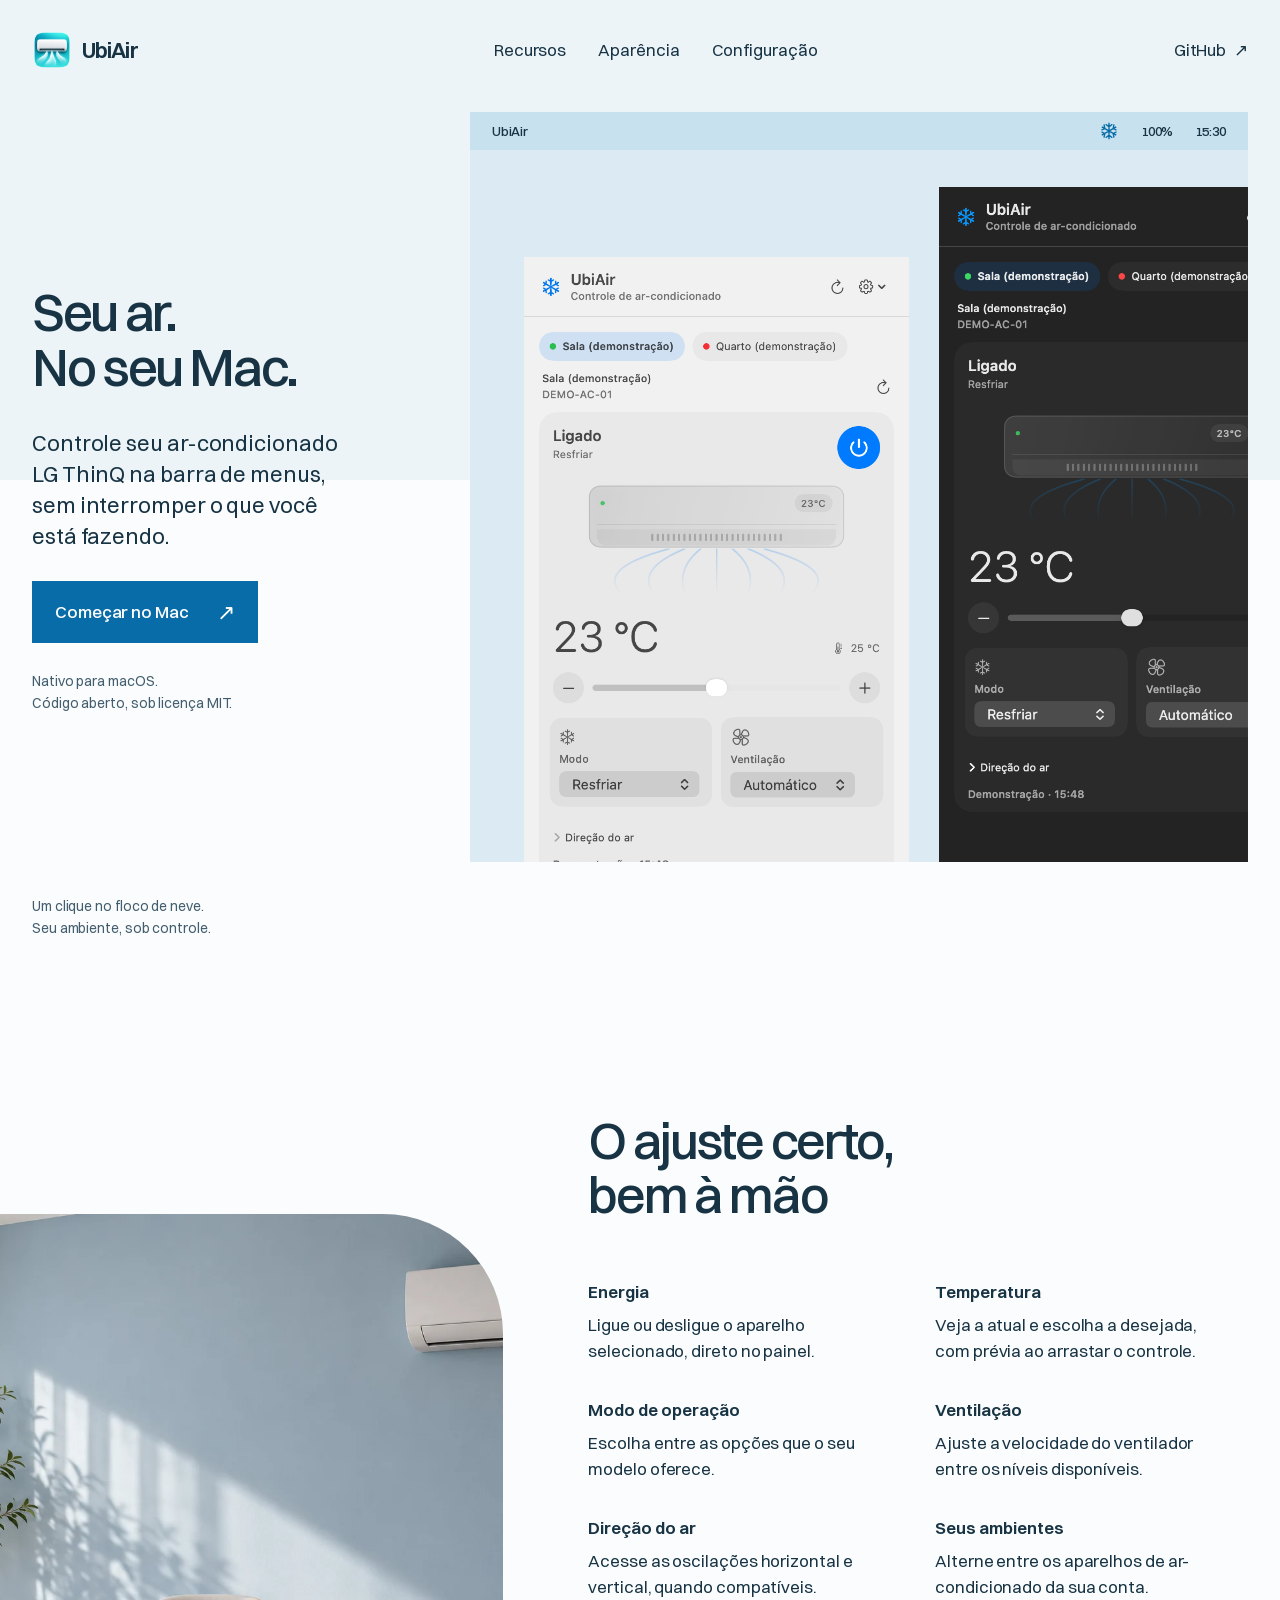
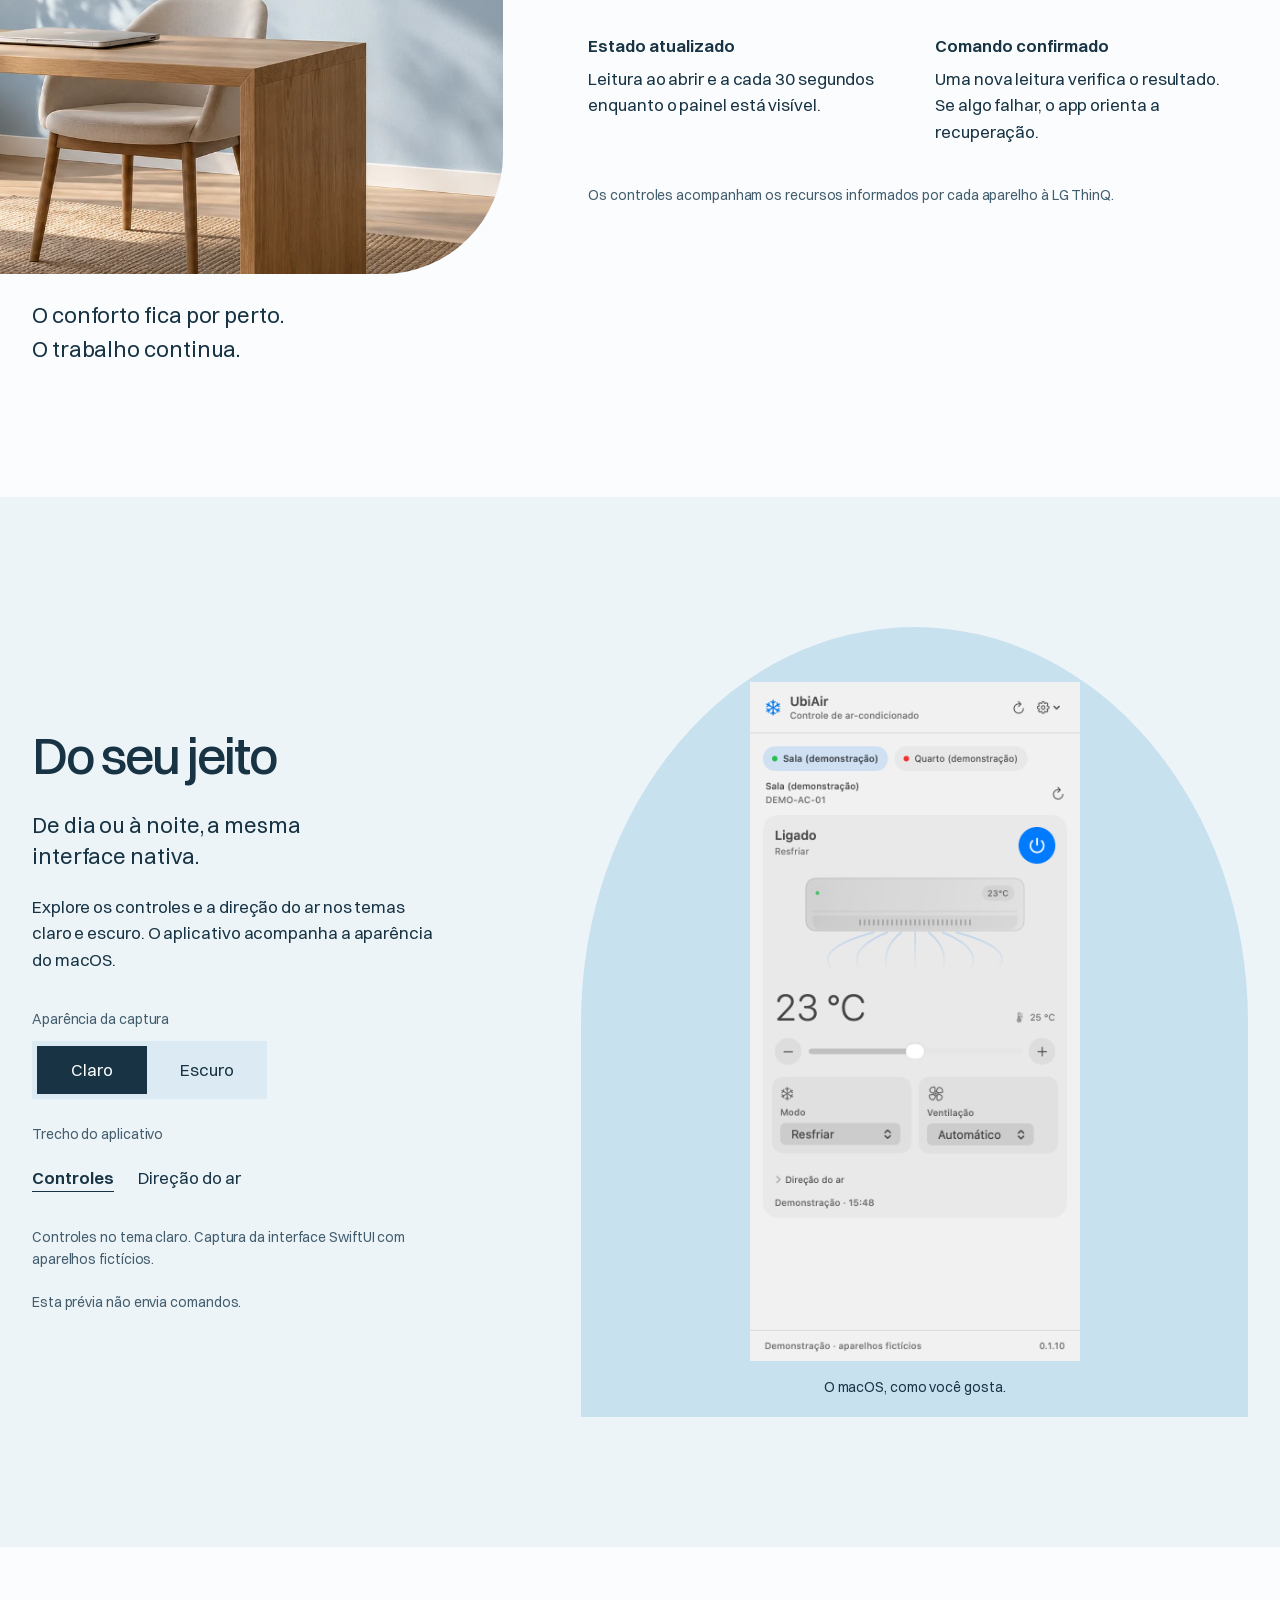
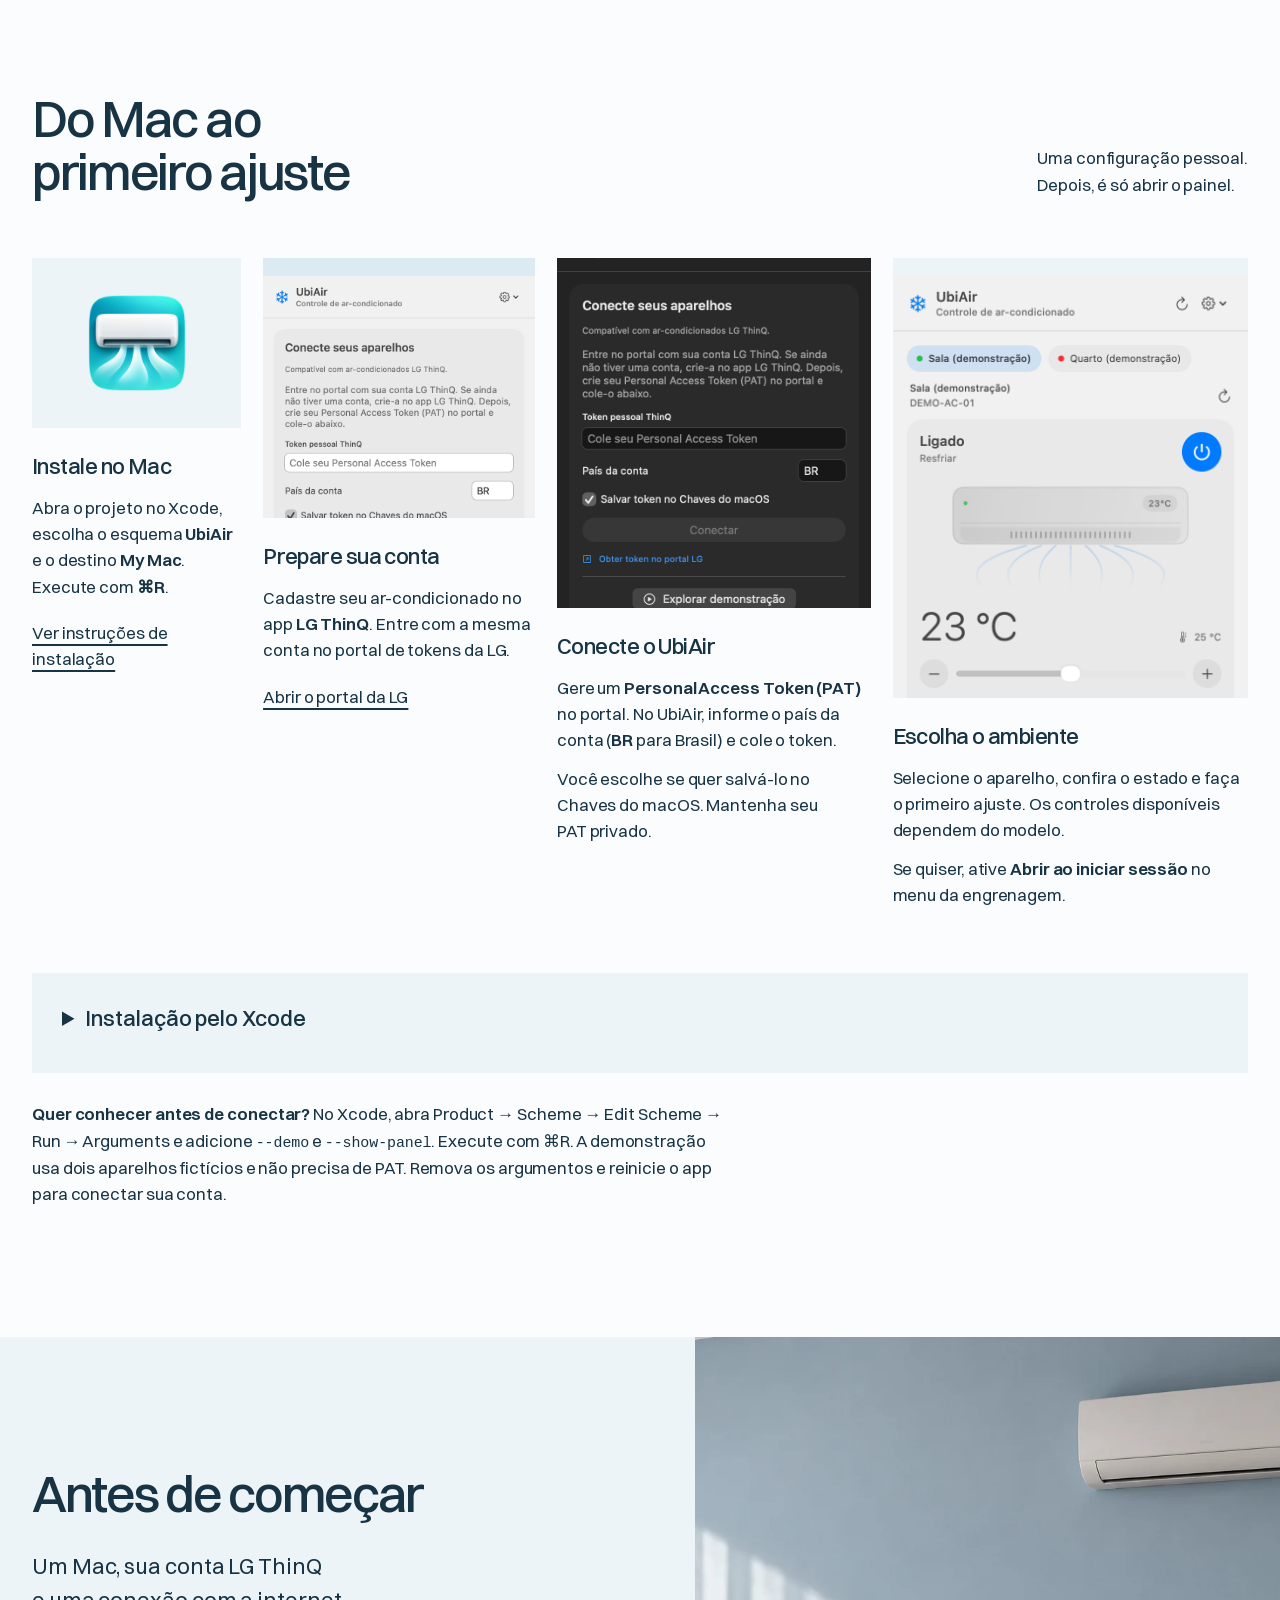
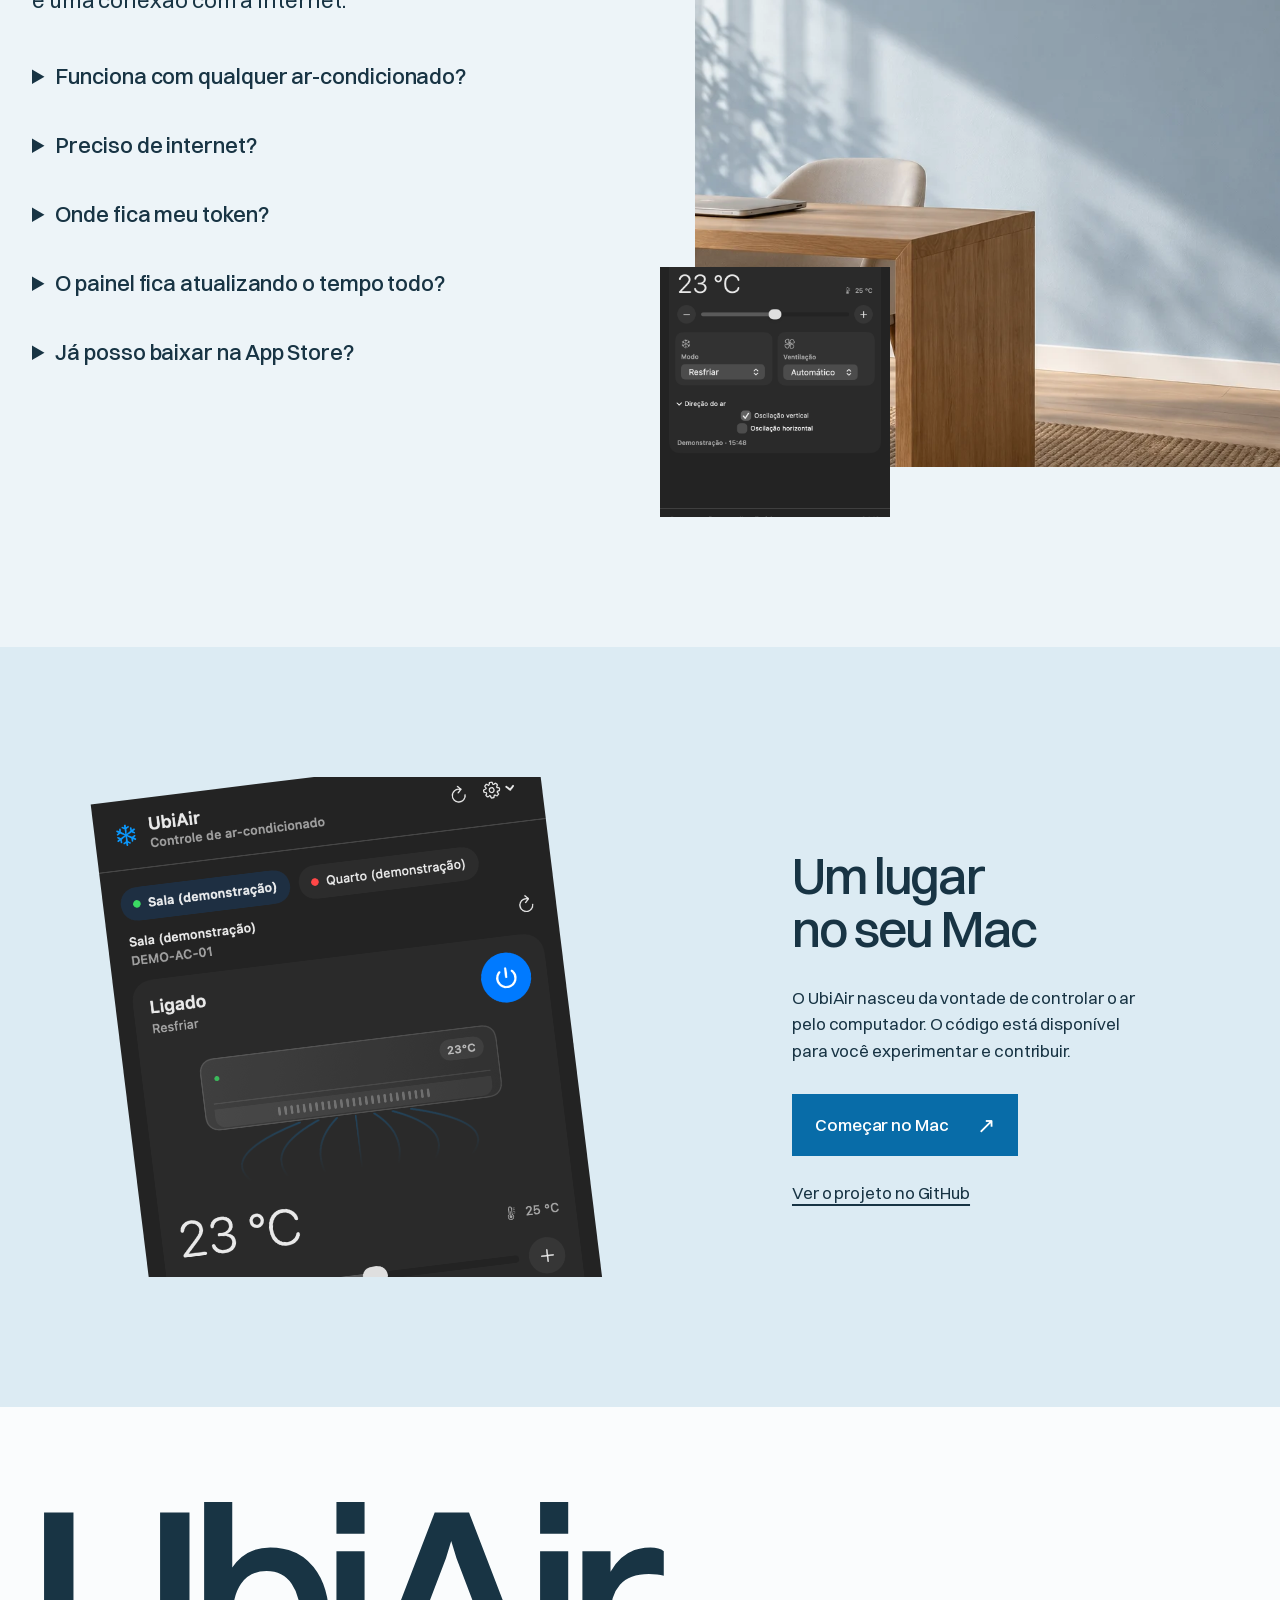
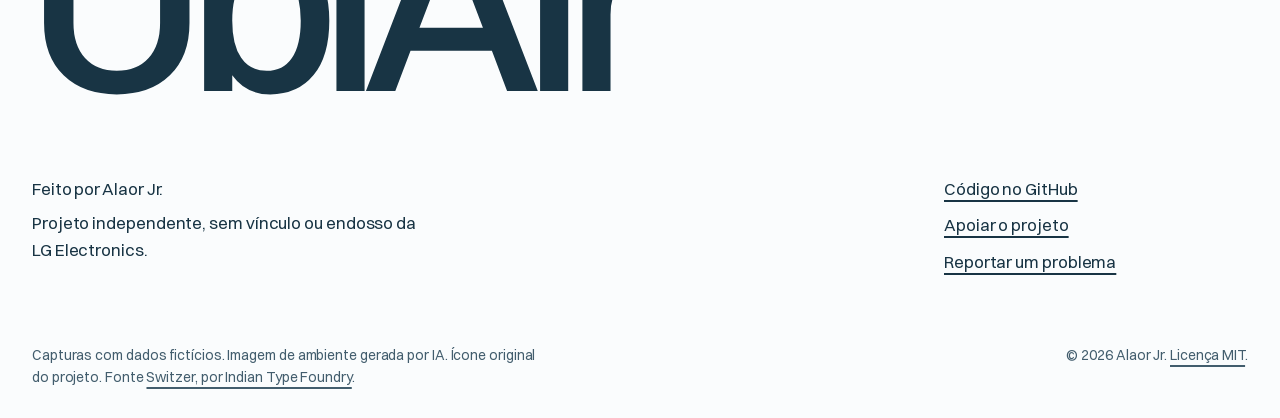
==== Website/index.html @ 7af3bd3b "Add static UbiAir product page with native light and dark previews" ====
<!doctype html>
<html lang="pt-BR">
<head>
  <meta charset="utf-8">
  <meta name="viewport" content="width=device-width, initial-scale=1">
  <title>UbiAir — seu ar-condicionado no Mac</title>
  <meta name="description" content="Controle seu ar-condicionado LG ThinQ pela barra de menus do Mac. Conheça o UbiAir, veja a interface e siga o guia para começar.">
  <meta name="theme-color" content="#edf4f8">
  <meta property="og:title" content="UbiAir — seu ar. No seu Mac.">
  <meta property="og:description" content="Os controles do seu LG ThinQ, bem à mão na barra de menus do macOS.">
  <meta property="og:type" content="website">
  <link rel="icon" href="assets/app-icon.png" type="image/png">
  <link rel="preload" href="assets/fonts/switzer-400.woff2" as="font" type="font/woff2" crossorigin>
  <link rel="preload" href="assets/fonts/switzer-600.woff2" as="font" type="font/woff2" crossorigin>
  <link rel="stylesheet" href="styles.css">
  <script src="script.js" defer></script>
</head>
<body>
  <a class="skip" href="#conteudo">Pular para o conteúdo</a>
  <header class="site-header">
    <a class="brand" href="#inicio" aria-label="UbiAir, início"><img src="assets/app-icon.png" width="40" height="40" alt="">UbiAir</a>
    <nav aria-label="Navegação principal"><a href="#recursos">Recursos</a><a href="#aparencia">Aparência</a><a href="#comecar">Configuração</a></nav>
    <a class="header-action" href="https://github.com/alaorjr/UbiAir">GitHub <span aria-hidden="true">↗</span></a>
  </header>
  <main id="conteudo">
    <section class="hero" id="inicio" aria-labelledby="hero-title">
      <div class="hero-copy">
        <h1 id="hero-title">Seu ar.<br> No seu Mac.</h1>
        <p class="lead">Controle seu ar-condicionado LG ThinQ na barra de menus, sem interromper o que você está fazendo.</p>
        <a class="button" href="#comecar">Começar no Mac <span aria-hidden="true">↗</span></a>
        <p class="hero-note">Nativo para macOS.<br>Código aberto, sob licença MIT.</p>
      </div>
      <div class="hero-media" data-ui>
        <div class="menu-bar" aria-label="Ilustração da barra de menus do macOS"><span>UbiAir</span><div><svg class="snowflake" aria-hidden="true" width="20" height="20" viewBox="0 0 24 24" fill="none" stroke="currentColor" stroke-width="1.6"><path d="M12 2v20M3.34 7l17.32 10M3.34 17 20.66 7M8 4l4 3 4-3M8 20l4-3 4 3M3 11l4-2-1-5M21 13l-4 2 1 5M3 13l4 2-1 5M21 11l-4-2 1-5"/></svg><span>100%</span><span>15:30</span></div></div>
        <div class="hero-panels">
          <img class="hero-panel-light" src="assets/screenshots/controls-light.png" width="720" height="1480" alt="Painel claro do UbiAir mostrando a Sala em demonstração, temperatura e controles" fetchpriority="high">
          <img class="hero-panel-dark" src="assets/screenshots/controls-dark.png" width="720" height="1480" alt="A mesma interface nativa do UbiAir no tema escuro">
        </div>
      </div>
      <p class="hero-caption">Um clique no floco de neve.<br>Seu ambiente, sob controle.</p>
    </section>

    <section class="features section-pad" id="recursos" aria-labelledby="features-title">
      <div class="feature-picture">
        <img src="assets/home-office.webp" width="1536" height="1024" alt="Imagem ilustrativa de um escritório claro com ar-condicionado e um notebook sobre a mesa" loading="lazy">
        <p>O conforto fica por perto.<br>O trabalho continua.</p>
      </div>
      <div class="feature-content">
        <h2 id="features-title">O ajuste certo,<br>bem à mão</h2>
        <div class="feature-points">
          <div><h3>Energia</h3><p>Ligue ou desligue o aparelho selecionado, direto no painel.</p></div>
          <div><h3>Temperatura</h3><p>Veja a atual e escolha a desejada, com prévia ao arrastar o controle.</p></div>
          <div><h3>Modo de operação</h3><p>Escolha entre as opções que o seu modelo oferece.</p></div>
          <div><h3>Ventilação</h3><p>Ajuste a velocidade do ventilador entre os níveis disponíveis.</p></div>
          <div><h3>Direção do ar</h3><p>Acesse as oscilações horizontal e vertical, quando compatíveis.</p></div>
          <div><h3>Seus ambientes</h3><p>Alterne entre os aparelhos de ar-condicionado da sua conta.</p></div>
          <div><h3>Estado atualizado</h3><p>Leitura ao abrir e a cada 30 segundos enquanto o painel está visível.</p></div>
          <div><h3>Comando confirmado</h3><p>Uma nova leitura verifica o resultado. Se algo falhar, o app orienta a recuperação.</p></div>
        </div>
        <p class="feature-note">Os controles acompanham os recursos informados por cada aparelho à LG ThinQ.</p>
      </div>
    </section>

    <section class="showcase section-pad" id="aparencia" aria-labelledby="appearance-title">
      <div class="showcase-copy">
        <h2 id="appearance-title">Do seu jeito</h2>
        <p class="lead">De dia ou à noite, a mesma interface nativa.</p>
        <p>Explore os controles e a direção do ar nos temas claro e escuro. O aplicativo acompanha a aparência do macOS.</p>
        <div class="preview-controls" hidden>
          <fieldset><legend>Aparência da captura</legend><div class="segmented"><button type="button" data-theme="light" aria-pressed="true">Claro</button><button type="button" data-theme="dark" aria-pressed="false">Escuro</button></div></fieldset>
          <fieldset><legend>Trecho do aplicativo</legend><div class="view-picker"><button type="button" data-view="controls" aria-pressed="true">Controles</button><button type="button" data-view="airflow" aria-pressed="false">Direção do ar</button></div></fieldset>
        </div>
        <p class="caption" id="preview-caption" aria-live="polite">Controles no tema claro. Captura da interface SwiftUI com aparelhos fictícios.</p>
        <p class="caption">Esta prévia não envia comandos.</p>
        <noscript><p>Veja também o <a href="assets/screenshots/controls-dark.png">painel escuro</a> e os controles de direção do ar nos temas <a href="assets/screenshots/airflow-light.png">claro</a> e <a href="assets/screenshots/airflow-dark.png">escuro</a>.</p></noscript>
      </div>
      <div class="preview-stage" data-appearance="light">
        <div class="preview-photo" data-ui><img id="preview-image" src="assets/screenshots/controls-light.png" width="720" height="1480" alt="Controles do UbiAir no tema claro, em demonstração" loading="lazy"></div>
        <span class="stage-note" aria-hidden="true">O macOS, como você gosta.</span>
      </div>
    </section>

    <section class="onboard section-pad" id="comecar" aria-labelledby="onboard-title">
      <div class="onboard-intro"><h2 id="onboard-title">Do Mac ao<br>primeiro ajuste</h2><p>Uma configuração pessoal.<br>Depois, é só abrir o painel.</p></div>
      <ol class="onboard-steps">
        <li>
          <div class="step-visual install-visual"><img src="assets/app-icon.png" width="256" height="256" alt="Ícone do UbiAir, uma casa com ar-condicionado" loading="lazy"></div>
          <h3>Instale no Mac</h3><p>Abra o projeto no Xcode, escolha o esquema <strong>UbiAir</strong> e o destino <strong>My Mac</strong>. Execute com <strong>⌘R</strong>.</p><a href="#instalacao">Ver instruções de instalação</a>
        </li>
        <li>
          <div class="step-visual account-visual" data-ui><img src="assets/screenshots/connection-light.png" width="720" height="1480" alt="Formulário de conexão com orientação para a conta LG ThinQ" loading="lazy"></div>
          <h3>Prepare sua conta</h3><p>Cadastre seu ar-condicionado no app <strong>LG ThinQ</strong>. Entre com a mesma conta no portal de tokens da LG.</p><a href="https://connect-pat.lgthinq.com/login" target="_blank" rel="noopener noreferrer">Abrir o portal da LG <span class="sr-only">(nova aba)</span></a>
        </li>
        <li>
          <div class="step-visual token-visual" data-ui><img src="assets/screenshots/connection-dark.png" width="720" height="1480" alt="Campos de país e PAT no formulário escuro do UbiAir, sem credenciais" loading="lazy"></div>
          <h3>Conecte o UbiAir</h3><p>Gere um <strong>Personal Access Token (PAT)</strong> no portal. No UbiAir, informe o país da conta (<strong>BR</strong> para Brasil) e cole o token.</p><p>Você escolhe se quer salvá-lo no Chaves do macOS. Mantenha seu PAT privado.</p>
        </li>
        <li>
          <div class="step-visual ready-visual" data-ui><img src="assets/screenshots/airflow-light.png" width="720" height="1480" alt="Painel do UbiAir com aparelho selecionado e direção do ar expandida, em demonstração" loading="lazy"></div>
          <h3>Escolha o ambiente</h3><p>Selecione o aparelho, confira o estado e faça o primeiro ajuste. Os controles disponíveis dependem do modelo.</p><p>Se quiser, ative <strong>Abrir ao iniciar sessão</strong> no menu da engrenagem.</p>
        </li>
      </ol>
      <details class="installation" id="instalacao">
        <summary>Instalação pelo Xcode</summary>
        <div class="installation-body"><div><p>O código está disponível agora. A distribuição pela Mac App Store ainda está em preparação.</p><p>Ambiente testado: <strong>Xcode 27.1 e macOS 27.0.1</strong>. O projeto define macOS 14 como mínimo, mas versões anteriores ao macOS 27 ainda não foram validadas.</p><p>Instale e abra o Xcode uma vez para concluir os componentes. Depois, no Terminal:</p></div><div><pre><code>git clone https://github.com/alaorjr/UbiAir.git
cd UbiAir
open UbiAir.xcodeproj</code></pre><p>Selecione <strong>UbiAir → My Mac</strong> e pressione <strong>⌘R</strong>. O build Debug usa assinatura local e dispensa uma conta Apple Developer.</p><a href="https://github.com/alaorjr/UbiAir#instalar-e-executar-pelo-xcode">Consultar o guia no GitHub</a></div></div>
      </details>
      <aside class="demo-note"><p><strong>Quer conhecer antes de conectar?</strong> No Xcode, abra Product → Scheme → Edit Scheme → Run → Arguments e adicione <code>--demo</code> e <code>--show-panel</code>. Execute com ⌘R. A demonstração usa dois aparelhos fictícios e não precisa de PAT. Remova os argumentos e reinicie o app para conectar sua conta.</p></aside>
    </section>

    <section class="faq section-pad" id="duvidas" aria-labelledby="faq-title">
      <div class="faq-content"><h2 id="faq-title">Antes de começar</h2><p class="faq-intro">Um Mac, sua conta LG ThinQ<br>e uma conexão com a internet.</p>
        <details><summary>Funciona com qualquer ar-condicionado?</summary><p>O UbiAir lista ar-condicionados da conta LG ThinQ que a API disponibiliza. Os modos, limites de temperatura e oscilações variam por modelo. Outros tipos de aparelho não aparecem no painel.</p></details>
        <details><summary>Preciso de internet?</summary><p>Sim. O controle usa o serviço LG ThinQ Connect pela internet. A demonstração é offline, mas a operação dos seus aparelhos depende da LG e da conexão.</p></details>
        <details><summary>Onde fica meu token?</summary><p>Se você escolher salvá-lo, o PAT fica no Chaves do macOS. O UbiAir faz as chamadas diretamente à LG, sem um servidor próprio e sem enviar suas credenciais ao desenvolvedor.</p></details>
        <details><summary>O painel fica atualizando o tempo todo?</summary><p>Ele consulta o estado ao abrir e a cada 30 segundos enquanto está visível. Com o painel fechado, as leituras periódicas param. Comandos são verificados por leituras posteriores e não são reenviados automaticamente.</p></details>
        <details><summary>Já posso baixar na App Store?</summary><p>A distribuição na loja ainda está em preparação. Por enquanto, você pode compilar pelo Xcode usando o código aberto. O guia acima explica como começar.</p></details>
      </div>
      <div class="faq-picture"><img src="assets/home-office.webp" width="1536" height="1024" alt="Ar-condicionado na parede de um escritório doméstico, em imagem gerada por IA" loading="lazy"><div class="faq-detail" data-ui><img src="assets/screenshots/airflow-dark.png" width="720" height="1480" alt="Detalhe dos controles nativos de direção do ar no tema escuro" loading="lazy"></div></div>
    </section>

    <section class="closing section-pad" aria-labelledby="closing-title">
      <div class="closing-object" data-ui><img src="assets/screenshots/controls-dark.png" width="720" height="1480" alt="Painel escuro do UbiAir com os controles de demonstração" loading="lazy"></div>
      <div class="closing-copy"><h2 id="closing-title">Um lugar<br>no seu Mac</h2><p>O UbiAir nasceu da vontade de controlar o ar pelo computador. O código está disponível para você experimentar e contribuir.</p><a class="button" href="#comecar">Começar no Mac <span aria-hidden="true">↗</span></a><a class="text-action" href="https://github.com/alaorjr/UbiAir">Ver o projeto no GitHub</a></div>
    </section>
  </main>
  <footer class="site-footer">
    <p class="footer-wordmark" aria-hidden="true">UbiAir</p>
    <div class="footer-content"><div><p>Feito por Alaor Jr.</p><p>Projeto independente, sem vínculo ou endosso da LG Electronics.</p></div><nav aria-label="Links do projeto"><a href="https://github.com/alaorjr/UbiAir">Código no GitHub</a><a href="https://buymeacoffee.com/alaorjr">Apoiar o projeto</a><a href="https://github.com/alaorjr/UbiAir/issues">Reportar um problema</a></nav></div>
    <div class="footer-notes"><p>Capturas com dados fictícios. Imagem de ambiente gerada por IA. Ícone original do projeto. Fonte <a href="https://www.fontshare.com/fonts/switzer">Switzer, por Indian Type Foundry</a>.</p><p>© 2026 Alaor Jr. <a href="https://github.com/alaorjr/UbiAir/blob/main/LICENSE">Licença MIT</a>.</p></div>
  </footer>
</body>
</html>
---- Website/styles.css ----
@font-face{font-family:Switzer;src:url('assets/fonts/switzer-400.woff2') format('woff2');font-weight:400;font-style:normal;font-display:swap}
@font-face{font-family:Switzer;src:url('assets/fonts/switzer-500.woff2') format('woff2');font-weight:500;font-style:normal;font-display:swap}
@font-face{font-family:Switzer;src:url('assets/fonts/switzer-600.woff2') format('woff2');font-weight:600;font-style:normal;font-display:swap}
:root{--bg:#fafcfd;--surface:#edf4f8;--field:#dcebf3;--field-deep:#c8e1ef;--ink:#183444;--muted:#425d6d;--accent:#086ca8;--accent-strong:#04517e;--accent-ink:#fff;--step-small:14px;--step-body:17px;--step-lead:22px;--step-head:clamp(36px,4vw,60px);--step-display:clamp(80px,20.5vw,320px);--gutter:32px;--ease-out:cubic-bezier(.22,1,.36,1);--ease-soft:cubic-bezier(.33,1,.68,1);--t-press:140ms;--t-hover:180ms;--t-reveal:800ms;color-scheme:light}
*{box-sizing:border-box}html{scroll-padding-top:24px}body{margin:0;background:var(--bg);color:var(--ink);font-family:Switzer,Arial,sans-serif;font-size:var(--step-body);line-height:1.55;letter-spacing:-.005em}img{display:block;max-width:100%;height:auto}a{color:inherit;text-underline-offset:5px;text-decoration-thickness:1.5px}button,input{font:inherit}button,a{-webkit-tap-highlight-color:transparent}button{cursor:pointer}button:disabled{cursor:default}h1,h2,h3,p,figure{margin:0}h1,h2{font-weight:500;letter-spacing:-.045em;line-height:1.04;text-wrap:balance}h2{font-size:var(--step-head)}h3{font-size:var(--step-lead);font-weight:500;line-height:1.25;letter-spacing:-.025em}p{text-wrap:pretty}strong{font-weight:600}p+p{margin-top:16px}::selection{background:var(--field-deep)}:focus-visible{outline:3px solid var(--accent);outline-offset:6px}section{scroll-margin-top:24px}[hidden]{display:none!important}.section-pad{padding:130px var(--gutter)}.lead{font-size:var(--step-lead);line-height:1.4}.caption{font-size:var(--step-small);color:var(--muted)}.sr-only{position:absolute;width:1px;height:1px;padding:0;margin:-1px;overflow:hidden;clip-path:inset(50%);white-space:nowrap}.skip{position:fixed;left:16px;top:-120px;background:var(--ink);color:var(--bg);padding:12px 20px;z-index:10}.skip:focus{top:16px}
.site-header{height:100px;display:flex;align-items:center;justify-content:space-between;padding:0 var(--gutter);background:var(--surface)}.brand{display:flex;align-items:center;gap:10px;font-size:var(--step-lead);font-weight:600;letter-spacing:-.04em;text-decoration:none}.site-header nav{display:flex;gap:32px}.site-header nav a,.header-action{text-decoration:none}.header-action span{margin-left:5px}.button{display:inline-flex;align-items:center;justify-content:space-between;gap:28px;min-height:56px;padding:14px 23px;background:var(--accent);color:var(--accent-ink);font-weight:500;text-decoration:none;border:0;border-radius:0}.button span{font-size:var(--step-lead)}.button:active,button:active{transform:scale(.97)}a,button{transition:transform var(--t-press) var(--ease-out)}
.hero{position:relative;min-height:850px;display:grid;grid-template-columns:36% 64%;grid-template-rows:1fr auto;isolation:isolate;overflow:hidden;padding:0 var(--gutter) 45px}.hero:before{content:"";position:absolute;z-index:-1;inset:0 0 auto;height:43%;background:var(--surface)}.hero-copy{padding-top:185px;position:relative;z-index:2}.hero h1{font-size:clamp(44px,4.1vw,64px);max-width:9ch}.hero .lead{max-width:28ch;margin-top:34px}.hero .button{margin-top:30px}.hero-note{font-size:var(--step-small);color:var(--muted);margin-top:28px}.hero-media{position:relative;margin-top:12px;min-width:0;height:750px;background:var(--field)}.menu-bar{height:38px;display:flex;justify-content:space-between;align-items:center;padding:0 22px;background:var(--field-deep);font-size:13px;font-weight:500}.menu-bar>div{display:flex;gap:22px;align-items:center}.snowflake{color:var(--accent);font-size:22px}.hero-panels{position:absolute;top:75px;left:7%;width:110%;display:flex;gap:30px;align-items:flex-start}.hero-panels img{width:45%;max-width:405px;flex-shrink:0}.hero-panel-light{margin-top:70px}.hero-panel-dark{margin-top:0}.hero-caption{grid-column:1/-1;font-size:var(--step-small);color:var(--muted);margin-top:34px}
.features{display:grid;grid-template-columns:5fr 7fr;gap:7%;align-items:start}.feature-picture{margin-left:calc(-1 * var(--gutter));padding-top:100px}.feature-picture>img{width:100%;height:660px;object-fit:cover;object-position:56% 50%;border-radius:0 120px 120px 0}.feature-picture p{font-size:var(--step-lead);padding:24px 0 0 var(--gutter)}.feature-content h2{max-width:12ch}.feature-points{display:grid;grid-template-columns:1fr 1fr;gap:34px 34px;margin-top:60px}.feature-points h3{font-size:var(--step-body);letter-spacing:0;font-weight:600}.feature-points p{margin-top:10px;max-width:29ch}.feature-note{margin-top:40px;color:var(--muted);font-size:var(--step-small)}
.showcase{display:grid;grid-template-columns:5fr 7fr;gap:6%;align-items:center;background:var(--surface);overflow:hidden}.showcase-copy{max-width:430px}.showcase-copy .lead{margin-top:28px}.showcase-copy>p:not(.lead){margin-top:22px}.preview-controls{margin-top:36px}.preview-controls fieldset{border:0;padding:0;margin:0 0 25px}.preview-controls legend{font-size:var(--step-small);margin-bottom:10px;padding:0;color:var(--muted)}.segmented{display:inline-flex;background:var(--field);padding:5px;gap:5px}.segmented button{border:0;background:transparent;color:var(--ink);min-width:110px;min-height:48px;padding:8px 20px}.segmented button[aria-pressed="true"]{background:var(--ink);color:var(--bg)}.view-picker{display:flex;gap:24px}.view-picker button{background:transparent;border:0;padding:10px 0;color:var(--ink);text-decoration:underline;text-decoration-color:transparent;text-underline-offset:7px}.view-picker button[aria-pressed="true"]{font-weight:600;text-decoration-color:currentColor}.preview-stage{position:relative;min-height:790px;display:flex;align-items:center;justify-content:center;background:var(--field-deep);border-radius:50% 50% 0 0}.preview-photo{width:330px;position:relative;z-index:1}.preview-photo img{width:100%}.stage-note{position:absolute;bottom:18px;left:0;width:100%;text-align:center;font-size:var(--step-small)}.preview-stage[data-appearance="dark"]{background:var(--field)}
.onboard{padding-top:145px}.onboard-intro{display:flex;justify-content:space-between;gap:30px;align-items:flex-end;margin-bottom:60px}.onboard-intro p{max-width:30ch}.onboard-steps{display:grid;grid-template-columns:2fr 2.6fr 3fr 3.4fr;gap:22px;align-items:start;list-style:none;margin:0;padding:0}.onboard-steps li{min-width:0}.step-visual{overflow:hidden;display:flex;justify-content:center;align-items:flex-start;background:var(--surface);margin-bottom:25px}.step-visual img{width:100%;max-width:none}.install-visual{height:170px;align-items:center;background:var(--surface)}.install-visual img{width:110px}.account-visual{height:260px;background:var(--field)}.account-visual img{width:100%;margin-top:18px}.token-visual{height:350px;background:var(--field-deep)}.token-visual img{width:100%;margin-top:-35px}.ready-visual{height:440px;background:var(--surface)}.ready-visual img{width:100%;margin-top:18px}.onboard-steps h3{margin-bottom:14px}.onboard-steps p{margin-top:12px}.onboard-steps a{display:inline-block;margin-top:20px}.installation{margin-top:65px;background:var(--surface);padding:28px 30px;scroll-margin-top:30px}.installation summary{font-size:var(--step-lead);font-weight:500;cursor:pointer;padding-right:24px;min-height:44px}.installation-body{display:grid;grid-template-columns:1fr 1fr;gap:60px;margin-top:28px}pre{white-space:pre-wrap;overflow-wrap:anywhere;font-size:14px;padding:20px;background:var(--ink);color:var(--bg);line-height:1.7;margin:0 0 22px}code{font-family:ui-monospace,SFMono-Regular,Menlo,monospace} /* taste-skill-ignore: literal command snippets only */.demo-note{max-width:83ch;margin-top:28px}.demo-note code{font-size:.88em}
.faq{background:var(--surface);display:grid;grid-template-columns:1fr 1fr;gap:9%;overflow:hidden}.faq-intro{font-size:var(--step-lead);margin:28px 0 44px}.faq details{margin-top:25px}.faq summary{font-size:var(--step-lead);font-weight:500;cursor:pointer;min-height:44px;line-height:1.4}.faq details p{margin-top:15px;max-width:48ch}.faq-picture{position:relative;align-self:stretch;margin-top:-130px;margin-right:calc(-1 * var(--gutter));margin-bottom:50px}.faq-picture>img{width:100%;height:100%;min-height:730px;object-fit:cover;object-position:72% 50%}.faq-detail{position:absolute;width:230px;height:250px;overflow:hidden;bottom:-50px;left:-35px;background:var(--field)}.faq-detail img{width:100%;transform:translateY(-210px)}
.closing{display:grid;grid-template-columns:7fr 5fr;gap:10%;min-height:760px;overflow:hidden;background:var(--field)}.closing-object{height:500px;overflow:hidden;position:relative}.closing-object img{width:450px;max-width:100%;margin-left:9%;transform:rotate(-7deg);transform-origin:center top}.closing-copy{align-self:center;max-width:360px}.closing-copy p{margin-top:30px}.closing-copy .button{margin-top:30px}.text-action{display:block;margin-top:24px}.site-footer{padding:45px var(--gutter) 30px;background:var(--bg);overflow:hidden}.footer-wordmark{font-size:var(--step-display);font-weight:500;line-height:1.1;letter-spacing:-.075em;margin-left:-.02em}.footer-content{display:flex;justify-content:space-between;gap:50px;margin-top:35px}.footer-content>div{max-width:42ch}.footer-content nav{display:flex;flex-direction:column;gap:10px;min-width:25%}.footer-content p+p{margin-top:8px}.footer-notes{display:flex;justify-content:space-between;gap:60px;margin-top:70px;font-size:var(--step-small);color:var(--muted)}.footer-notes p:first-child{max-width:75ch}.footer-notes p+p{margin-top:0;flex-shrink:0}
@media(hover:hover) and (pointer:fine){a:not(.button):hover{text-decoration:underline}.button:hover{transform:translateY(-2px)}.preview-controls button:hover{transform:translateY(-2px)}summary:hover{text-decoration:underline;text-underline-offset:5px}}
@media(min-width:1600px){.hero{min-height:960px}.hero-media{height:850px}.hero-panels img{max-width:470px}.hero-copy{padding-top:230px}.feature-picture>img{height:760px}}
@media(max-width:1100px){:root{--gutter:24px;--step-head:42px}.site-header nav{gap:20px}.hero{min-height:810px;grid-template-columns:39% 61%;padding-bottom:35px}.hero-copy{padding-top:140px}.hero h1{font-size:48px}.hero .lead{font-size:20px;max-width:24ch}.hero-media{height:700px}.hero-panels{left:9%;top:70px;gap:20px}.hero-panels img{width:65%}.hero-panel-light{margin-top:70px}.feature-points{gap:26px}.features{gap:5%}.feature-picture>img{height:800px}.showcase{gap:4%;grid-template-columns:1fr 1fr}.preview-stage{min-height:760px}.preview-photo{width:300px;max-width:90%}.onboard-steps{grid-template-columns:1fr 1fr;gap:45px 28px;align-items:start}.install-visual,.account-visual{height:290px}.token-visual,.ready-visual{height:370px}.install-visual img{width:150px}.account-visual img,.token-visual img,.ready-visual img{width:300px}.token-visual img{margin-top:-100px}.faq{gap:7%}.faq-picture{margin-bottom:70px}.faq-detail{width:180px;height:220px}.faq-detail img{transform:translateY(-160px)}.closing{gap:6%}.closing-object img{margin-left:0;max-width:120%}.footer-notes{gap:30px;flex-direction:column}}
@media(max-width:700px){:root{--gutter:20px;--step-body:16px;--step-lead:20px;--step-head:36px}.section-pad{padding:80px var(--gutter)}.site-header{height:80px}.brand{font-size:22px}.brand img{width:34px;height:34px}.site-header nav{display:none}.header-action{font-size:16px}.hero{display:flex;flex-direction:column;padding:0 0 35px;min-height:0}.hero:before{height:420px}.hero-media{order:0;height:420px;margin:0 0 0 20px;min-height:420px;width:calc(100% - 20px)}.menu-bar{height:30px;font-size:12px;padding:0 16px}.menu-bar>div{gap:16px}.hero-panels{left:8%;top:55px;gap:20px;width:125%}.hero-panels img{width:52%;max-width:290px}.hero-panel-light{margin-top:32px}.hero-copy{order:1;padding:45px 20px 0;background:var(--bg)}.hero h1{font-size:48px;max-width:none}.hero .lead{margin-top:22px;max-width:31ch;font-size:20px}.hero .button{margin-top:25px;min-width:220px}.hero-note{margin-top:22px}.hero-caption{order:2;padding:0 20px;margin-top:28px}.features{display:flex;flex-direction:column;gap:42px}.feature-picture{margin-left:-20px;padding:0;width:calc(100% + 20px)}.feature-picture>img{height:350px;border-radius:0 80px 80px 0;object-position:50% 50%}.feature-picture p{padding:22px 0 0 20px}.feature-content h2{max-width:13ch}.feature-points{grid-template-columns:1fr 1fr;gap:28px 22px;margin-top:35px}.feature-points h3{line-height:1.4}.feature-points p{line-height:1.5}.feature-note{margin-top:30px}.showcase{display:flex;flex-direction:column;gap:40px}.showcase-copy{max-width:none;width:100%}.showcase-copy .lead{margin-top:22px}.preview-stage{min-height:720px;width:100%}.preview-photo{width:300px;max-width:86%}.stage-note{bottom:20px}.onboard-intro{display:block;margin-bottom:35px}.onboard-intro p{margin-top:24px}.onboard-steps{grid-template-columns:1fr;gap:36px}.step-visual{margin-bottom:22px;justify-content:center}.install-visual{height:180px}.install-visual img{width:110px}.account-visual{height:250px}.account-visual img{margin-top:0;width:300px}.token-visual{height:310px}.token-visual img{width:320px;margin-top:-80px}.ready-visual{height:390px}.ready-visual img{width:320px;margin-top:0}.onboard-steps p{max-width:42ch}.onboard-steps a{margin-top:12px}.installation{margin-top:40px;padding:24px 20px}.installation-body{grid-template-columns:1fr;gap:26px}.installation summary{font-size:20px}.demo-note{margin-top:26px}.faq{display:flex;flex-direction:column;gap:65px}.faq-picture{margin:0 -20px 25px 15px;min-height:0;height:440px;order:0}.faq-picture>img{min-height:0;height:440px;object-position:65% 50%}.faq-detail{width:170px;height:200px;bottom:-30px;left:-25px}.faq-detail img{transform:translateY(-145px)}.faq-content{order:1}.faq-intro{margin:24px 0 32px}.faq details{margin-top:23px}.faq summary{font-size:20px}.closing{display:flex;flex-direction:column;gap:50px;min-height:0;padding-bottom:0}.closing-copy{order:0;align-self:flex-start;max-width:34ch}.closing-object{order:1;height:420px;width:100%}.closing-object img{width:340px;max-width:none;margin-left:5%;transform:rotate(-6deg)}.closing-copy p{margin-top:25px}.site-footer{padding-top:35px}.footer-wordmark{font-size:25vw;line-height:1.2}.footer-content{flex-direction:column;gap:30px;margin-top:28px}.footer-notes{margin-top:45px;gap:20px}.footer-content nav{gap:14px}.footer-notes p+p{flex-shrink:1}}
@media(max-width:360px){.hero h1{font-size:44px}.feature-points{grid-template-columns:1fr}.preview-stage{min-height:660px}.preview-photo{width:280px}.view-picker{gap:18px}.segmented button{min-width:100px}}
.demo-note{max-width:70ch}.footer-notes p:first-child{max-width:65ch}
@media(prefers-reduced-motion:no-preference){
  .hero-media{animation:shutter 1100ms var(--ease-out) both}
  @keyframes shutter{from{clip-path:inset(0 0 100% 0)}to{clip-path:inset(0)}}
  @supports(animation-timeline:view()){
    .feature-picture>img{animation:picture-drift linear both;animation-timeline:view();animation-range:entry 0% exit 100%}
    @keyframes picture-drift{from{transform:translateY(-10px)}to{transform:translateY(10px)}}
  }
}
@media(prefers-reduced-motion:reduce){a,button{transition:none}}
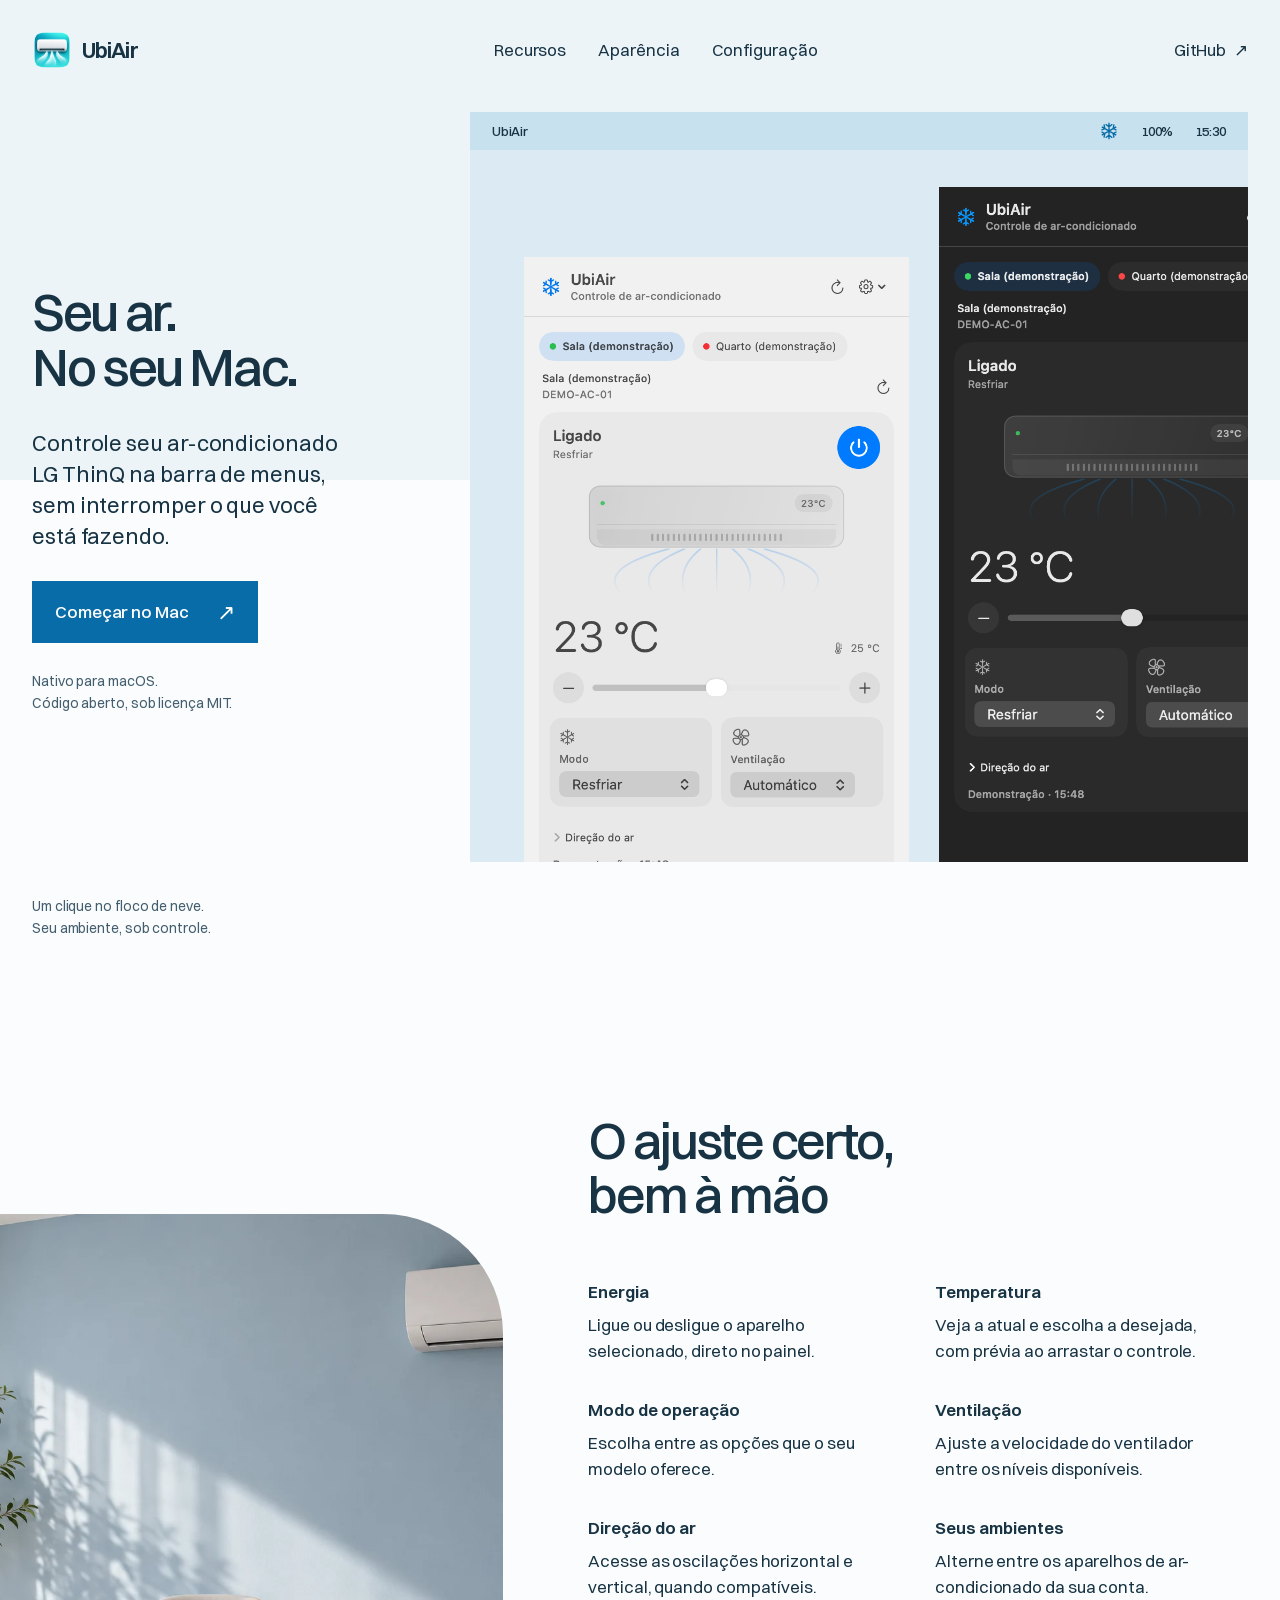
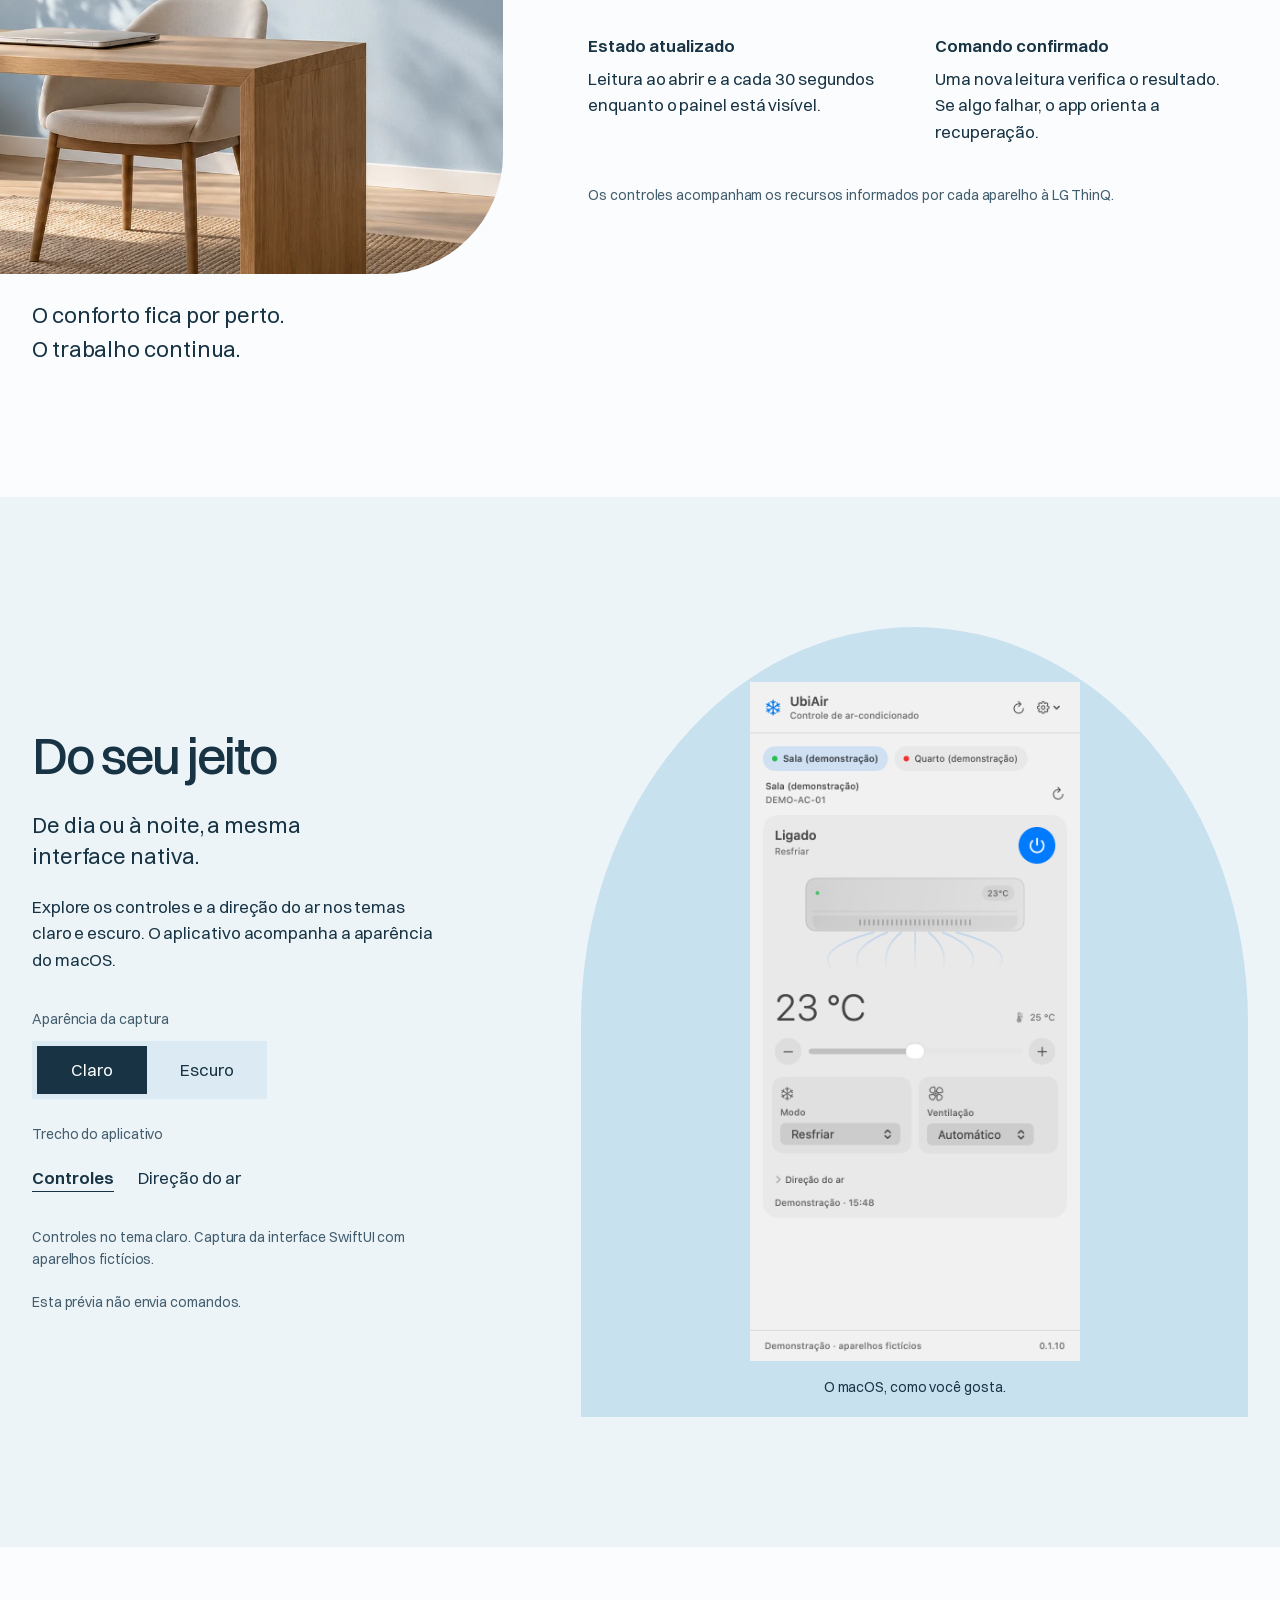
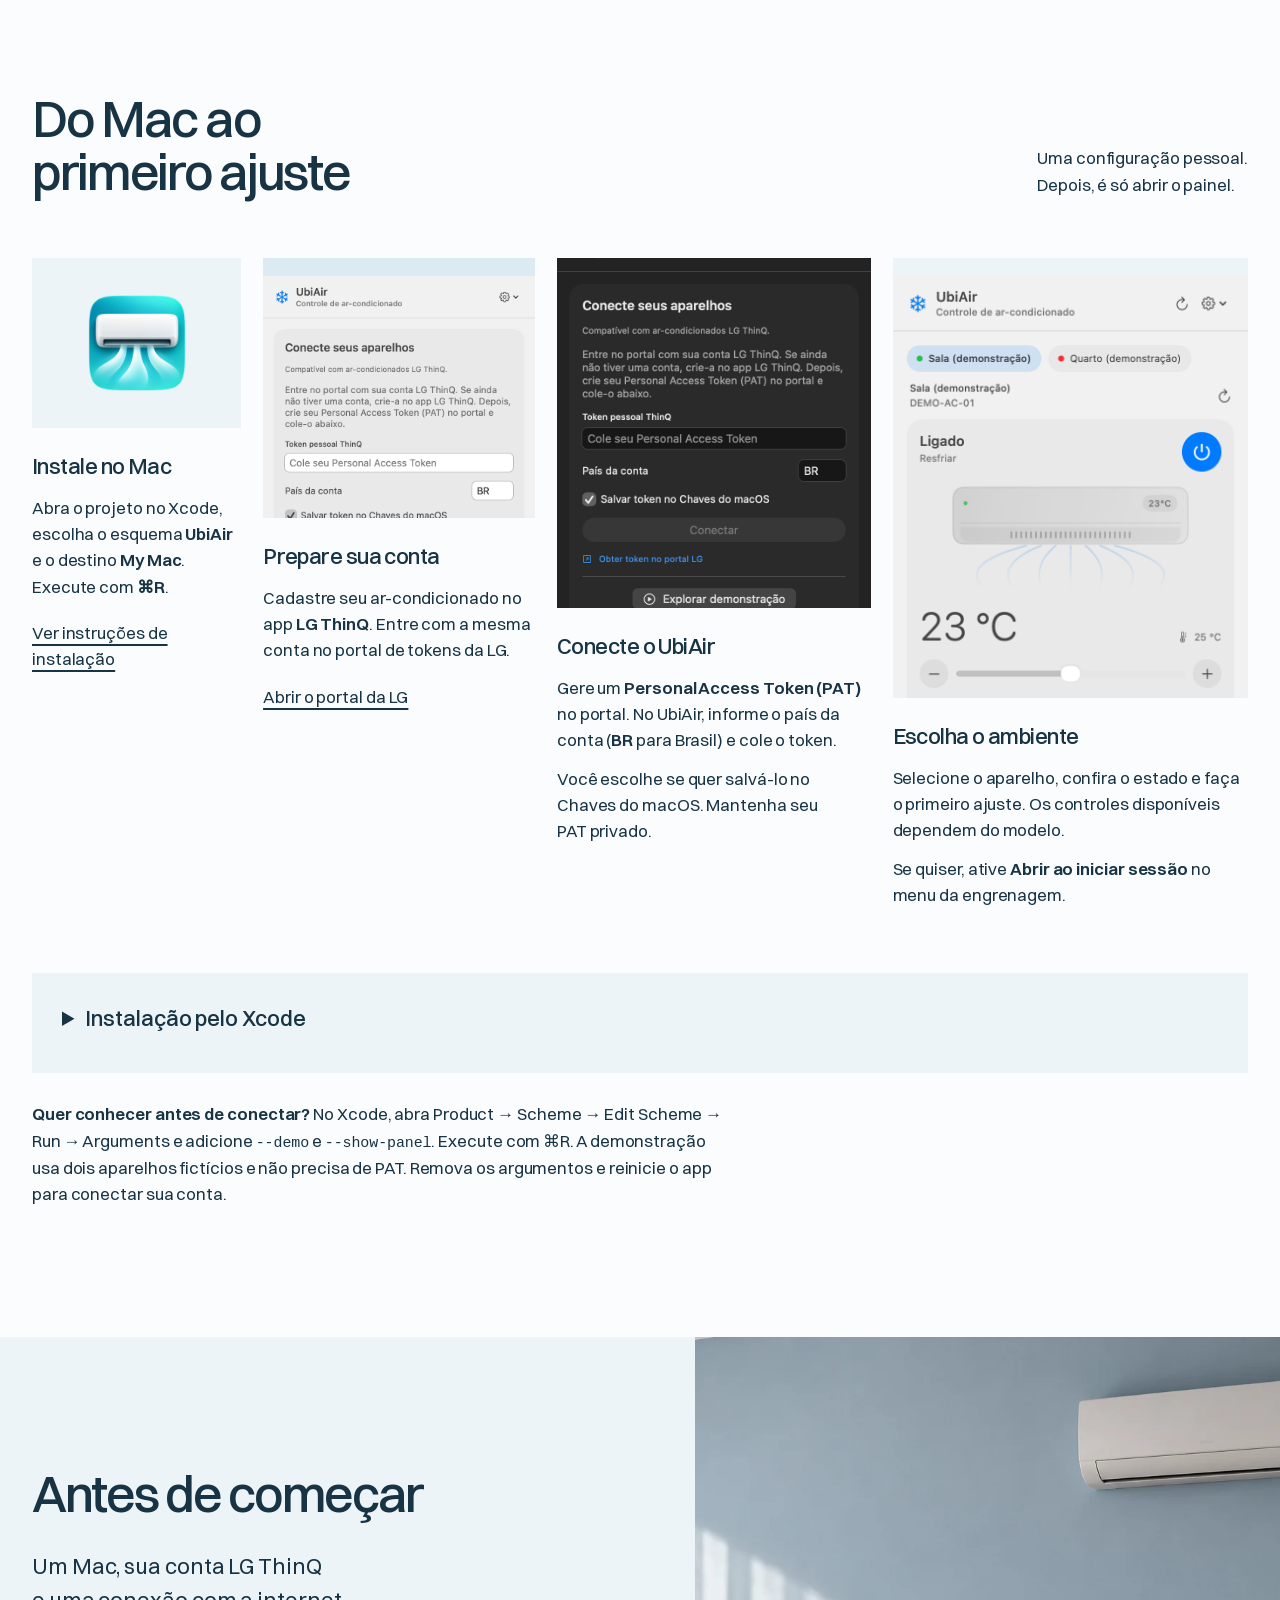
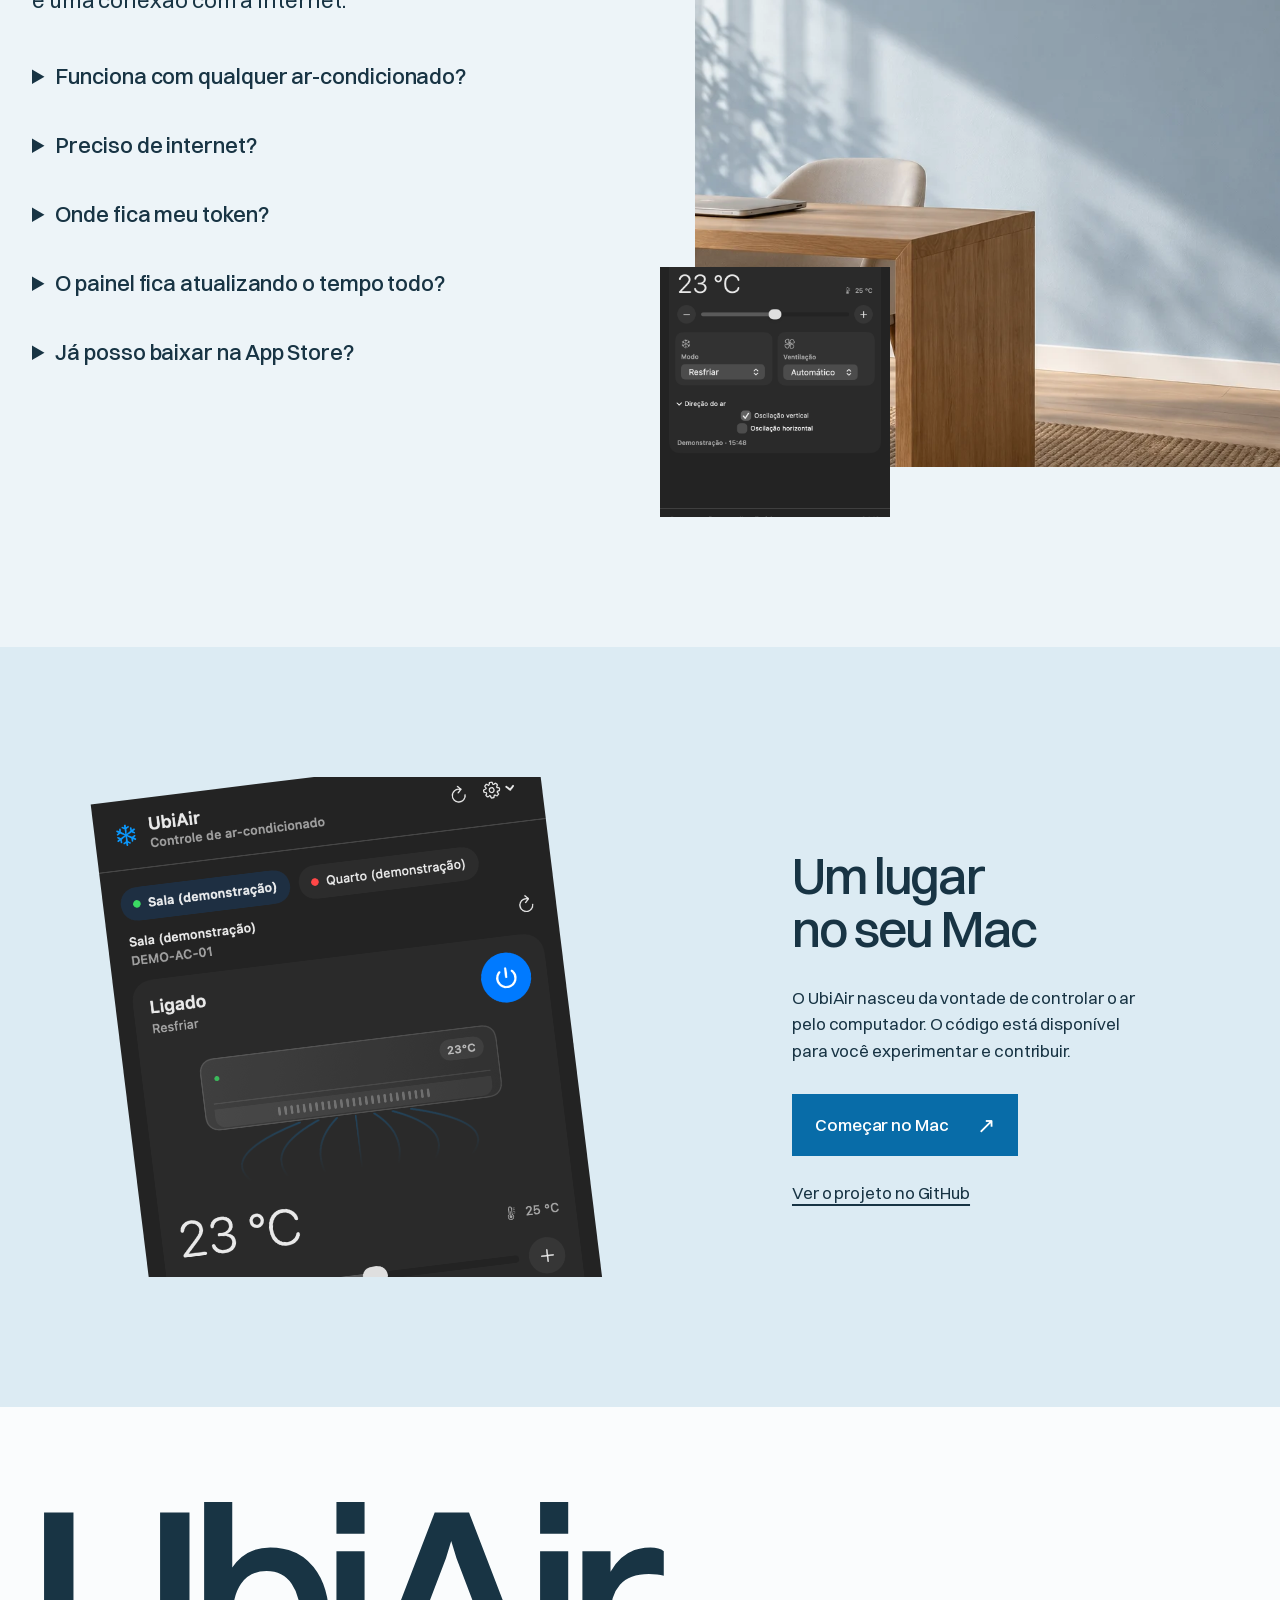
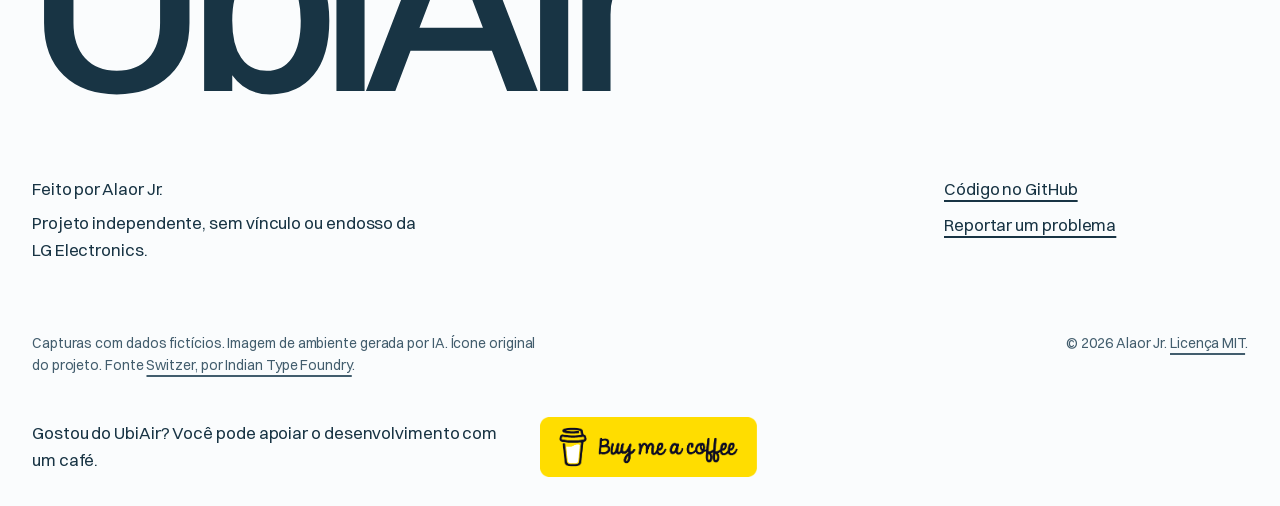
==== commit ef26d05a: "Add Buy Me a Coffee button to product page footer" ====
--- a/Website/index.html
+++ b/Website/index.html
@@ -127,8 +127,12 @@
   </main>
   <footer class="site-footer">
     <p class="footer-wordmark" aria-hidden="true">UbiAir</p>
-    <div class="footer-content"><div><p>Feito por Alaor Jr.</p><p>Projeto independente, sem vínculo ou endosso da LG Electronics.</p></div><nav aria-label="Links do projeto"><a href="https://github.com/alaorjr/UbiAir">Código no GitHub</a><a href="https://buymeacoffee.com/alaorjr">Apoiar o projeto</a><a href="https://github.com/alaorjr/UbiAir/issues">Reportar um problema</a></nav></div>
+    <div class="footer-content"><div><p>Feito por Alaor Jr.</p><p>Projeto independente, sem vínculo ou endosso da LG Electronics.</p></div><nav aria-label="Links do projeto"><a href="https://github.com/alaorjr/UbiAir">Código no GitHub</a><a href="https://github.com/alaorjr/UbiAir/issues">Reportar um problema</a></nav></div>
     <div class="footer-notes"><p>Capturas com dados fictícios. Imagem de ambiente gerada por IA. Ícone original do projeto. Fonte <a href="https://www.fontshare.com/fonts/switzer">Switzer, por Indian Type Foundry</a>.</p><p>© 2026 Alaor Jr. <a href="https://github.com/alaorjr/UbiAir/blob/main/LICENSE">Licença MIT</a>.</p></div>
+    <div class="footer-support">
+      <p>Gostou do UbiAir? Você pode apoiar o desenvolvimento com um café.</p>
+      <a class="coffee-button" href="https://buymeacoffee.com/alaorjr"><img src="assets/buy-me-a-coffee.png" width="217" height="60" alt="Buy me a coffee — apoiar Alaor Jr" loading="lazy"></a>
+    </div>
   </footer>
 </body>
 </html>
--- a/Website/styles.css
+++ b/Website/styles.css
@@ -25,3 +25,10 @@
   }
 }
 @media(prefers-reduced-motion:reduce){a,button{transition:none}}
+
+.footer-support{margin-top:40px;display:flex;align-items:center;gap:28px;flex-wrap:wrap}
+.footer-support p{max-width:48ch}
+.coffee-button{display:inline-block;flex-shrink:0}
+.coffee-button img{width:217px;height:60px}
+@media(hover:hover) and (pointer:fine){.coffee-button:hover{transform:translateY(-2px)}}
+@media(max-width:700px){.footer-support{align-items:flex-start;flex-direction:column;gap:18px}}
